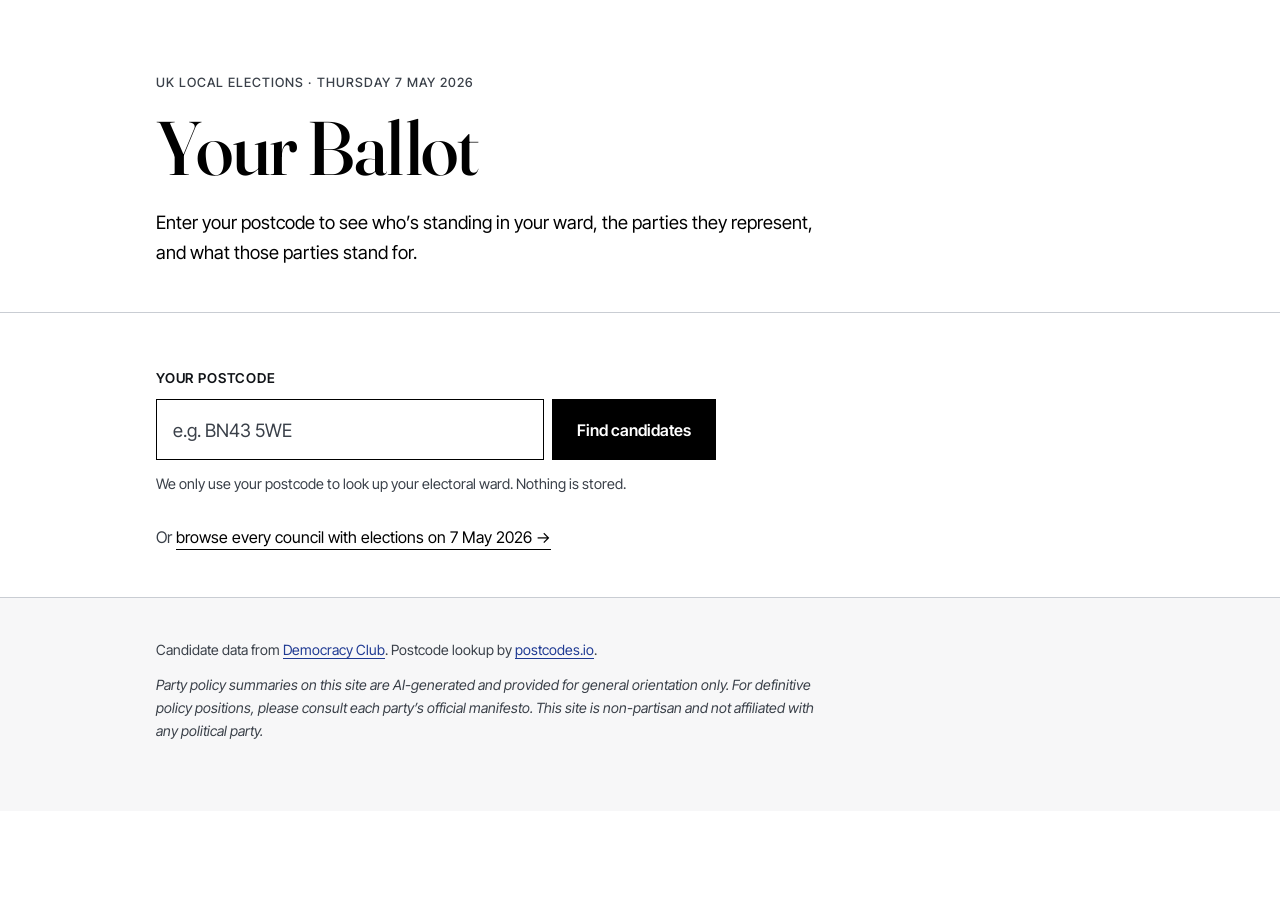
==== index.html @ 271aed16 "Add browse page for all councils with 7 May 2026 elections - all.html: searchable, expandable list o" ====
<!DOCTYPE html>
<html lang="en-GB">
<head>
  <meta charset="UTF-8" />
  <meta name="viewport" content="width=device-width, initial-scale=1.0" />
  <meta name="color-scheme" content="light only" />
  <meta name="theme-color" content="#ffffff" />
  <title>Your Ballot · UK Local Elections, 7 May 2026</title>
  <meta name="description" content="Enter your postcode to see the candidates standing in your area for the UK local elections on Thursday 7 May 2026." />

  <!-- Fonts: Fraunces (serif display) + Inter Tight (sans body) -->
  <link rel="preconnect" href="https://fonts.googleapis.com" />
  <link rel="preconnect" href="https://fonts.gstatic.com" crossorigin />
  <link
    href="https://fonts.googleapis.com/css2?family=Fraunces:opsz,wght@9..144,400;9..144,500;9..144,600;9..144,700&family=Inter+Tight:wght@400;500;600&display=swap"
    rel="stylesheet"
  />

  <link rel="stylesheet" href="css/styles.css" />
</head>
<body>
  <a href="#main" class="skip-link">Skip to content</a>

  <header class="site-header">
    <div class="container">
      <p class="eyebrow">UK Local Elections &middot; Thursday 7 May 2026</p>
      <h1 class="site-title">Your Ballot</h1>
      <p class="site-tagline">
        Enter your postcode to see who&rsquo;s standing in your ward, the parties they represent,
        and what those parties stand for.
      </p>
    </div>
  </header>

  <main id="main" class="container">

    <!-- Search -->
    <section class="search-section" aria-labelledby="search-heading">
      <h2 id="search-heading" class="visually-hidden">Find your candidates</h2>
      <form id="postcode-form" class="postcode-form" novalidate>
        <label for="postcode-input" class="postcode-label">Your postcode</label>
        <div class="postcode-row">
          <input
            id="postcode-input"
            name="postcode"
            type="text"
            inputmode="text"
            autocomplete="postal-code"
            autocapitalize="characters"
            spellcheck="false"
            placeholder="e.g. BN43 5WE"
            aria-describedby="postcode-help"
            required
          />
          <button type="submit" id="postcode-submit">
            <span class="btn-label">Find candidates</span>
            <span class="btn-spinner" aria-hidden="true"></span>
          </button>
        </div>
        <p id="postcode-help" class="postcode-help">
          We only use your postcode to look up your electoral ward. Nothing is stored.
        </p>
        <p id="postcode-error" class="postcode-error" role="alert" hidden></p>
      </form>
      <p class="browse-link">
        Or <a href="all.html">browse every council with elections on 7 May 2026 →</a>
      </p>
    </section>

    <!-- Status / loading area -->
    <div id="status-region" class="status-region" aria-live="polite"></div>

    <!-- Results -->
    <section id="results" class="results" hidden>
      <header class="results-header">
        <p class="results-kicker" id="results-kicker"></p>
        <h2 class="results-heading" id="results-heading"></h2>
        <p class="results-sub" id="results-sub"></p>
      </header>

      <div class="results-grid" id="candidates-grid"></div>

      <section class="parties-section" id="parties-section" hidden>
        <h3 class="parties-heading">Where the parties stand</h3>
        <p class="parties-note">
          Short, AI-generated summaries of each party&rsquo;s public positions.
          Always check official manifestos before voting.
        </p>
        <div class="parties-grid" id="parties-grid"></div>
      </section>
    </section>

    <!-- Empty / no-election state -->
    <section id="no-election" class="no-election" hidden>
      <h2>No local election found for this postcode</h2>
      <p>
        We couldn&rsquo;t find a local election on 7 May 2026 for your area.
        This may mean your council isn&rsquo;t holding an election this year, or the
        data hasn&rsquo;t been published yet.
      </p>
      <p>
        Try <a href="https://whocanivotefor.co.uk/" rel="noopener">Who Can I Vote For?</a> for
        the most up-to-date information.
      </p>
    </section>
  </main>

  <footer class="site-footer">
    <div class="container">
      <p>
        Candidate data from
        <a href="https://candidates.democracyclub.org.uk/" rel="noopener">Democracy Club</a>.
        Postcode lookup by
        <a href="https://postcodes.io/" rel="noopener">postcodes.io</a>.
      </p>
      <p class="disclaimer">
        Party policy summaries on this site are AI-generated and provided for general orientation only.
        For definitive policy positions, please consult each party&rsquo;s official manifesto.
        This site is non-partisan and not affiliated with any political party.
      </p>
    </div>
  </footer>

  <script src="js/app.js" defer></script>
</body>
</html>
---- css/styles.css ----
/* ============================================================
   Your Ballot — Clean, minimal, serious
   ============================================================ */

html {
  color-scheme: light only;
  background: #ffffff;
}

:root {
  --ink:        #000000;  /* pure black for main body text */
  --ink-soft:   #111418;  /* near-black for secondary text */
  --ink-mute:   #3a4049;  /* darker grey for labels/meta (was #6b7280) */
  --line:       #c9cdd3;  /* stronger so structure reads clearly */
  --line-soft:  #e7e7ea;
  --paper:      #ffffff;
  --paper-alt:  #f7f7f8;
  --accent:     #1f3a93;  /* deep civic blue, used sparingly */
  --accent-ink: #ffffff;
  --danger:     #a01810;

  --serif: "Fraunces", Georgia, "Times New Roman", serif;
  --sans:  "Inter Tight", -apple-system, BlinkMacSystemFont, "Segoe UI", sans-serif;

  --max:   1040px;
  --pad:   clamp(1.25rem, 3vw, 2.25rem);
}

/* ---------- Reset-ish ---------- */
*, *::before, *::after { box-sizing: border-box; }
html { -webkit-text-size-adjust: 100%; }
body {
  margin: 0;
  font-family: var(--sans);
  color: var(--ink);
  background: var(--paper);
  line-height: 1.65;
  font-size: 18px;
  -webkit-font-smoothing: antialiased;
  -moz-osx-font-smoothing: grayscale;
}
img { max-width: 100%; display: block; }
a { color: var(--accent); text-decoration-thickness: 1px; text-underline-offset: 3px; }
a:hover { text-decoration-thickness: 2px; }

/* Accessibility helpers */
.visually-hidden {
  position: absolute !important;
  width: 1px; height: 1px;
  margin: -1px; padding: 0; overflow: hidden;
  clip: rect(0 0 0 0); white-space: nowrap; border: 0;
}
.skip-link {
  position: absolute; left: -9999px; top: 0;
  background: var(--ink); color: var(--paper);
  padding: .75rem 1rem; z-index: 999;
}
.skip-link:focus { left: 1rem; top: 1rem; }

/* ---------- Layout ---------- */
.container {
  max-width: var(--max);
  margin: 0 auto;
  padding-left:  var(--pad);
  padding-right: var(--pad);
}

/* ---------- Header ---------- */
.site-header {
  padding-top:    clamp(3rem, 8vh, 6rem);
  padding-bottom: clamp(2rem, 5vh, 3.5rem);
  border-bottom: 1px solid var(--line);
}
.eyebrow {
  font-size: .8rem;
  letter-spacing: .08em;
  text-transform: uppercase;
  color: var(--ink-mute);
  margin: 0 0 1rem;
  font-weight: 500;
}
.site-title {
  font-family: var(--serif);
  font-weight: 500;
  font-size: clamp(2.75rem, 7vw, 4.75rem);
  letter-spacing: -0.02em;
  line-height: 1.02;
  margin: 0 0 1.25rem;
  font-variation-settings: "opsz" 144;
}
.site-tagline {
  font-size: 1.15rem;
  max-width: 36em;
  color: var(--ink);
  margin: 0;
}

/* ---------- Search ---------- */
.search-section {
  padding-top:    clamp(2.5rem, 6vh, 4rem);
  padding-bottom: clamp(2rem, 5vh, 3rem);
}
.postcode-form { max-width: 560px; }
.postcode-label {
  display: block;
  font-size: .85rem;
  font-weight: 600;
  text-transform: uppercase;
  letter-spacing: .06em;
  color: var(--ink-soft);
  margin-bottom: .6rem;
}
.postcode-row {
  display: flex;
  gap: .5rem;
  align-items: stretch;
}
#postcode-input {
  flex: 1 1 auto;
  min-width: 0;
  font: inherit;
  font-size: 1.15rem;
  padding: .9rem 1rem;
  border: 1.5px solid var(--ink);
  border-radius: 0;
  background: var(--paper);
  color: var(--ink);
  text-transform: uppercase;
  letter-spacing: .04em;
  transition: border-color .15s ease;
}
#postcode-input::placeholder { color: var(--ink-mute); text-transform: none; letter-spacing: 0; }
#postcode-input:focus {
  outline: 3px solid var(--accent);
  outline-offset: 2px;
}
#postcode-submit {
  font: inherit;
  font-weight: 600;
  font-size: 1rem;
  padding: .9rem 1.5rem;
  background: var(--ink);
  color: var(--paper);
  border: 1.5px solid var(--ink);
  cursor: pointer;
  display: inline-flex;
  align-items: center;
  gap: .5rem;
  transition: background .15s ease, color .15s ease;
  white-space: nowrap;
}
#postcode-submit:hover:not([disabled]) { background: var(--accent); border-color: var(--accent); }
#postcode-submit[disabled] { opacity: .6; cursor: progress; }
#postcode-submit .btn-spinner {
  display: none;
  width: 14px; height: 14px;
  border: 2px solid currentColor;
  border-right-color: transparent;
  border-radius: 50%;
  animation: spin .7s linear infinite;
}
#postcode-submit.is-loading .btn-spinner { display: inline-block; }
@keyframes spin { to { transform: rotate(360deg); } }

.postcode-help {
  margin: .75rem 0 0;
  font-size: .9rem;
  color: var(--ink-mute);
}
.postcode-error {
  margin: .9rem 0 0;
  font-size: .95rem;
  color: var(--danger);
  font-weight: 500;
}

/* ---------- Status ---------- */
.status-region { min-height: 1px; }
.status-msg {
  padding: 1rem 0;
  color: var(--ink-mute);
  font-size: .95rem;
}

/* ---------- Results ---------- */
.results { padding-bottom: 5rem; }
.results-header {
  padding: 2rem 0 2.5rem;
  border-top: 1px solid var(--line);
}
.results-kicker {
  margin: 0 0 .5rem;
  font-size: .8rem;
  letter-spacing: .08em;
  text-transform: uppercase;
  color: var(--ink-mute);
  font-weight: 500;
}
.results-heading {
  font-family: var(--serif);
  font-weight: 500;
  font-size: clamp(1.75rem, 4vw, 2.5rem);
  letter-spacing: -0.015em;
  line-height: 1.1;
  margin: 0 0 .5rem;
}
.results-sub {
  margin: 0;
  color: var(--ink);
  font-size: 1.05rem;
}

.results-grid {
  display: grid;
  gap: 0;
  border-top: 1px solid var(--line);
}

/* Candidate row - editorial list style */
.candidate {
  display: grid;
  grid-template-columns: minmax(0, 1fr) auto;
  gap: 1.5rem;
  padding: 1.75rem 0;
  border-bottom: 1px solid var(--line);
  align-items: start;
}
.candidate-main { min-width: 0; }
.candidate-name {
  font-family: var(--serif);
  font-weight: 500;
  font-size: 1.5rem;
  letter-spacing: -0.01em;
  line-height: 1.2;
  margin: 0 0 .25rem;
}
.candidate-party {
  display: inline-flex;
  align-items: center;
  gap: .5rem;
  font-size: 1rem;
  color: var(--ink);
  font-weight: 500;
}
.party-swatch {
  width: 10px; height: 10px;
  border-radius: 50%;
  background: var(--ink-mute);
  flex-shrink: 0;
}
.candidate-links {
  margin-top: .75rem;
  display: flex;
  flex-wrap: wrap;
  gap: .4rem .75rem;
  font-size: .9rem;
}
.candidate-links a {
  color: var(--ink-soft);
  text-decoration: none;
  border-bottom: 1px solid var(--line);
  padding-bottom: 1px;
  transition: color .15s, border-color .15s;
}
.candidate-links a:hover { color: var(--accent); border-bottom-color: var(--accent); }

.candidate-aside {
  text-align: right;
  font-size: .85rem;
  color: var(--ink-mute);
  white-space: nowrap;
}

/* ---------- Parties ---------- */
.parties-section {
  margin-top: 4rem;
  padding-top: 3rem;
  border-top: 1px solid var(--line);
}
.parties-heading {
  font-family: var(--serif);
  font-weight: 500;
  font-size: clamp(1.5rem, 3vw, 2rem);
  letter-spacing: -0.015em;
  margin: 0 0 .5rem;
}
.parties-note {
  color: var(--ink-mute);
  font-size: .95rem;
  margin: 0 0 2rem;
  max-width: 38em;
}
.parties-grid {
  display: grid;
  grid-template-columns: repeat(auto-fit, minmax(280px, 1fr));
  gap: 0;
  border-top: 1px solid var(--line);
}
.party-card {
  padding: 1.75rem 1.5rem 1.75rem 0;
  border-bottom: 1px solid var(--line);
  border-right: 1px solid var(--line);
}
.party-card:nth-child(even)  { padding-left: 1.5rem; padding-right: 0; border-right: none; }
@media (max-width: 640px) {
  .party-card, .party-card:nth-child(even) {
    padding: 1.5rem 0;
    border-right: none;
  }
}
.party-card-head {
  display: flex;
  align-items: center;
  gap: .75rem;
  margin-bottom: .85rem;
}
.party-card-name {
  font-family: var(--serif);
  font-weight: 500;
  font-size: 1.25rem;
  letter-spacing: -0.01em;
  margin: 0;
}
.party-card-swatch {
  width: 14px; height: 14px;
  border-radius: 50%;
  background: var(--ink-mute);
}
.party-card-summary {
  margin: 0 0 1rem;
  color: var(--ink);
  font-size: 1rem;
  line-height: 1.6;
}
.party-card-themes {
  list-style: none;
  padding: 0;
  margin: 0 0 1rem;
  display: flex;
  flex-wrap: wrap;
  gap: .35rem;
}
.party-card-themes li {
  font-size: .8rem;
  color: var(--ink-soft);
  padding: .2rem .55rem;
  border: 1px solid var(--line);
  border-radius: 999px;
  background: var(--paper-alt);
}
.party-card-link {
  font-size: .85rem;
  font-weight: 500;
}

/* ---------- No election ---------- */
.no-election {
  padding: 3rem 0 5rem;
  border-top: 1px solid var(--line);
  max-width: 42em;
}
.no-election h2 {
  font-family: var(--serif);
  font-weight: 500;
  font-size: clamp(1.5rem, 3vw, 2rem);
  letter-spacing: -0.015em;
  margin: 0 0 1rem;
}
.no-election p { color: var(--ink); }

/* ---------- Footer ---------- */
.site-footer {
  border-top: 1px solid var(--line);
  padding: 2.5rem 0 3.5rem;
  font-size: .88rem;
  color: var(--ink-mute);
  background: var(--paper-alt);
}
.site-footer p { margin: 0 0 .75rem; max-width: 48em; }
.site-footer .disclaimer { font-style: italic; }

/* ---------- Small screens ---------- */
@media (max-width: 560px) {
  .postcode-row { flex-direction: column; }
  #postcode-submit { width: 100%; justify-content: center; }
  .candidate {
    grid-template-columns: 1fr;
    gap: .5rem;
  }
  .candidate-aside { text-align: left; }
}

/* ---------- Browse link on home page ---------- */
.browse-link {
  margin: 1.75rem 0 0;
  font-size: 1rem;
  color: var(--ink-mute);
}
.browse-link a {
  color: var(--ink);
  text-decoration: none;
  border-bottom: 1.5px solid var(--ink);
  padding-bottom: 2px;
  transition: color .15s, border-color .15s;
}
.browse-link a:hover {
  color: var(--accent);
  border-bottom-color: var(--accent);
}

/* ---------- Back link in eyebrow on all.html ---------- */
.back-link {
  color: var(--ink-mute);
  text-decoration: none;
  border-bottom: 1px solid transparent;
  transition: color .15s, border-color .15s;
}
.back-link:hover {
  color: var(--ink);
  border-bottom-color: var(--ink);
}

/* ---------- Council list (all.html) ---------- */
.council-list {
  padding-bottom: 5rem;
  border-top: 1px solid var(--line);
}
.council-row {
  border-bottom: 1px solid var(--line);
}
.council-toggle {
  width: 100%;
  display: grid;
  grid-template-columns: minmax(0, 1fr) auto auto;
  gap: 1rem;
  align-items: baseline;
  padding: 1.4rem 0;
  background: none;
  border: 0;
  font: inherit;
  color: inherit;
  text-align: left;
  cursor: pointer;
  transition: background .1s ease;
}
.council-toggle:hover {
  background: var(--paper-alt);
}
.council-toggle:focus-visible {
  outline: 3px solid var(--accent);
  outline-offset: 2px;
}
.council-name {
  font-family: var(--serif);
  font-weight: 500;
  font-size: 1.3rem;
  letter-spacing: -0.01em;
  line-height: 1.25;
  color: var(--ink);
}
.council-meta {
  font-size: .88rem;
  color: var(--ink-mute);
  justify-self: end;
  white-space: nowrap;
}
.council-chevron {
  font-size: 1rem;
  color: var(--ink-mute);
  transition: transform .18s ease;
  display: inline-block;
  width: 1rem;
  text-align: center;
}
.council-row.is-open .council-chevron {
  transform: rotate(90deg);
  color: var(--ink);
}

.council-wards {
  padding: 0 0 2rem 0;
  border-top: 1px solid var(--line-soft);
  background: var(--paper-alt);
}
.ward {
  padding: 1.2rem clamp(.5rem, 2vw, 1.25rem);
  border-bottom: 1px solid var(--line-soft);
}
.ward:last-child { border-bottom: 0; }
.ward-head {
  margin-bottom: .75rem;
}
.ward-name {
  font-family: var(--serif);
  font-weight: 500;
  font-size: 1.1rem;
  letter-spacing: -0.005em;
  margin: 0 0 .15rem;
  color: var(--ink);
}
.ward-meta {
  margin: 0;
  font-size: .82rem;
  color: var(--ink-mute);
  letter-spacing: .02em;
}
.candidate-list {
  list-style: none;
  padding: 0;
  margin: 0;
  display: grid;
  gap: .2rem;
}
.candidate-item {
  display: grid;
  grid-template-columns: minmax(0, 1.2fr) minmax(0, 1fr) auto;
  gap: 1rem;
  align-items: baseline;
  padding: .55rem 0;
  border-bottom: 1px dotted var(--line);
  font-size: .95rem;
}
.candidate-item:last-child { border-bottom: 0; }
.candidate-item-name {
  color: var(--ink);
  font-weight: 500;
  overflow: hidden;
  text-overflow: ellipsis;
}
.candidate-item-party {
  display: inline-flex;
  align-items: center;
  gap: .4rem;
  color: var(--ink-soft);
  overflow: hidden;
  text-overflow: ellipsis;
}
.candidate-item-link {
  font-size: .85rem;
  color: var(--ink-soft);
  text-decoration: none;
  border-bottom: 1px solid var(--line);
  padding-bottom: 1px;
  white-space: nowrap;
  transition: color .15s, border-color .15s;
}
.candidate-item-link:hover {
  color: var(--accent);
  border-bottom-color: var(--accent);
}

@media (max-width: 640px) {
  .council-toggle {
    grid-template-columns: minmax(0, 1fr) auto;
    gap: .5rem;
    align-items: start;
  }
  .council-meta {
    grid-column: 1 / -1;
    justify-self: start;
    white-space: normal;
    font-size: .82rem;
  }
  .council-chevron {
    grid-row: 1;
    grid-column: 2;
    align-self: center;
  }
  .candidate-item {
    grid-template-columns: 1fr;
    gap: .15rem;
    padding: .7rem 0;
  }
  .candidate-item-link { justify-self: start; }
}

/* Reduced motion */
@media (prefers-reduced-motion: reduce) {
  * { animation: none !important; transition: none !important; }
}
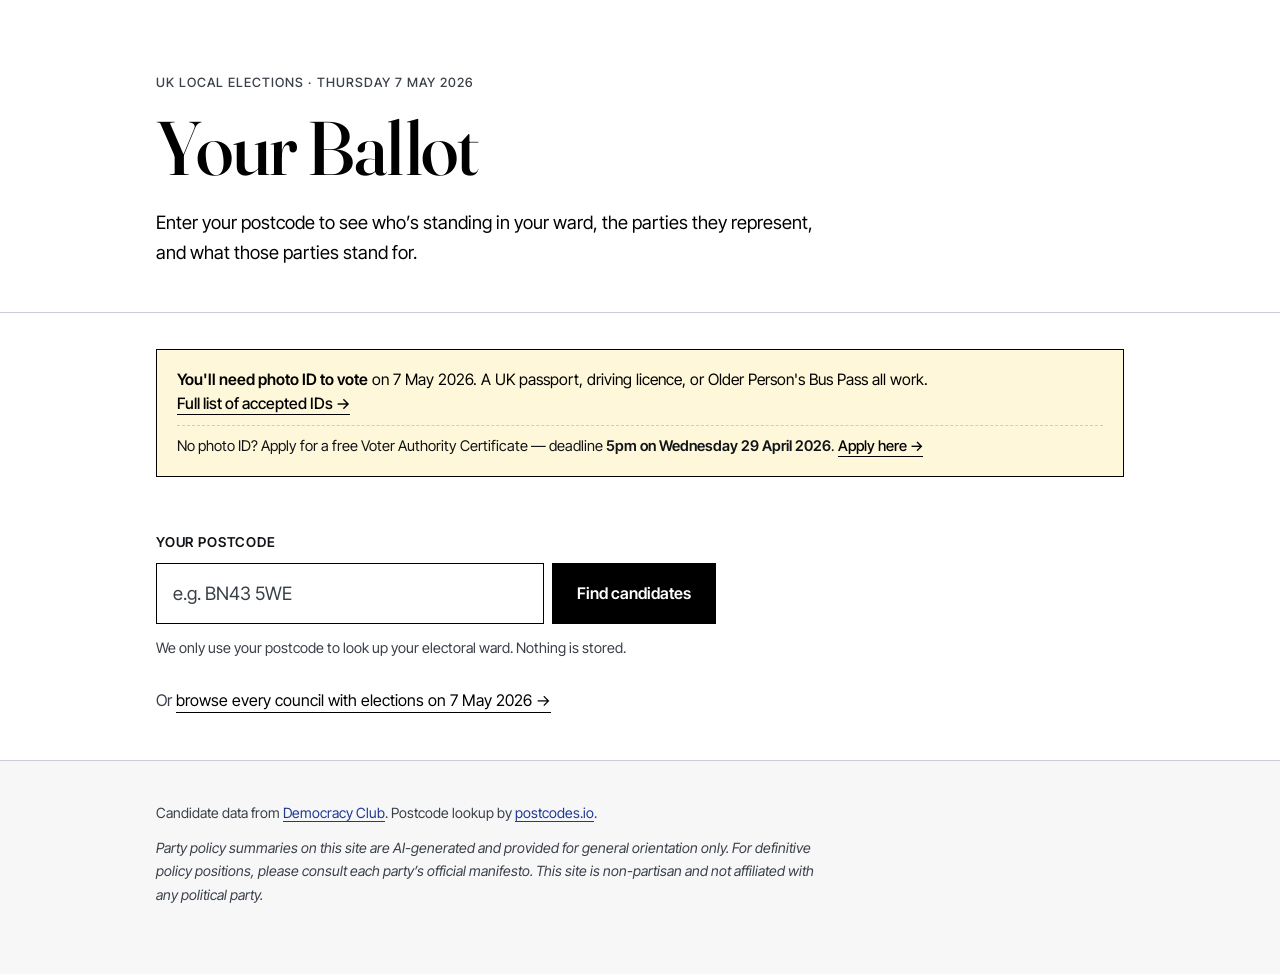
==== commit 1e825ec4: "Add voter ID reminder, polling station lookup, and share button Three voter-facing features, each st" ====
--- a/index.html
+++ b/index.html
@@ -33,6 +33,20 @@
   </header>
 
   <main id="main" class="container">
+
+    <!-- Voter ID reminder -->
+    <aside class="voter-id-banner" role="note" aria-label="Voter ID requirement">
+      <p>
+        <strong>You'll need photo ID to vote</strong> on 7 May 2026.
+        A UK passport, driving licence, or Older Person's Bus Pass all work.
+        <a href="https://www.gov.uk/how-to-vote/photo-id-youll-need" rel="noopener" target="_blank">Full list of accepted IDs →</a>
+      </p>
+      <p class="voter-id-fallback">
+        No photo ID? Apply for a free Voter Authority Certificate — deadline
+        <strong>5pm on Wednesday 29 April 2026</strong>.
+        <a href="https://www.gov.uk/apply-for-photo-id-voter-authority-certificate" rel="noopener" target="_blank">Apply here →</a>
+      </p>
+    </aside>
 
     <!-- Search -->
     <section class="search-section" aria-labelledby="search-heading">
@@ -80,6 +94,17 @@
 
       <div class="results-grid" id="candidates-grid"></div>
 
+      <section class="next-steps" id="next-steps" hidden>
+        <a id="polling-station-link" class="next-step-link" href="#" rel="noopener" target="_blank">
+          <span class="next-step-label">Find your polling station</span>
+          <span class="next-step-host">on wheredoivote.co.uk →</span>
+        </a>
+        <button type="button" id="share-btn" class="next-step-link next-step-button">
+          <span class="next-step-label">Share this ward</span>
+          <span class="next-step-host" id="share-btn-host">Copy link</span>
+        </button>
+      </section>
+
       <section class="parties-section" id="parties-section" hidden>
         <h3 class="parties-heading">Where the parties stand</h3>
         <p class="parties-note">
--- a/css/styles.css
+++ b/css/styles.css
@@ -271,6 +271,59 @@
   white-space: nowrap;
 }
 
+/* ---------- Next steps (polling station + share) ---------- */
+.next-steps {
+  display: grid;
+  grid-template-columns: repeat(auto-fit, minmax(260px, 1fr));
+  gap: 0;
+  margin-top: 2.5rem;
+  border-top: 1px solid var(--line);
+}
+.next-step-link {
+  display: grid;
+  grid-template-rows: auto auto;
+  gap: .15rem;
+  padding: 1.3rem 1.25rem 1.3rem 0;
+  font: inherit;
+  background: none;
+  border: 0;
+  border-bottom: 1px solid var(--line);
+  color: var(--ink);
+  text-decoration: none;
+  text-align: left;
+  cursor: pointer;
+  transition: background .15s ease;
+}
+.next-step-link + .next-step-link {
+  padding-left: 1.25rem;
+  padding-right: 0;
+  border-left: 1px solid var(--line);
+}
+@media (max-width: 640px) {
+  .next-step-link + .next-step-link {
+    padding-left: 0;
+    border-left: none;
+  }
+}
+.next-step-link:hover {
+  background: var(--paper-alt);
+}
+.next-step-link:focus-visible {
+  outline: 3px solid var(--accent);
+  outline-offset: -2px;
+}
+.next-step-label {
+  font-family: var(--serif);
+  font-weight: 500;
+  font-size: 1.15rem;
+  letter-spacing: -0.005em;
+  color: var(--ink);
+}
+.next-step-host {
+  font-size: .85rem;
+  color: var(--ink-mute);
+}
+
 /* ---------- Parties ---------- */
 .parties-section {
   margin-top: 4rem;
@@ -388,6 +441,45 @@
     gap: .5rem;
   }
   .candidate-aside { text-align: left; }
+}
+
+/* ---------- Voter ID reminder banner ---------- */
+.voter-id-banner {
+  margin-top: clamp(1.5rem, 4vh, 2.25rem);
+  padding: 1.1rem 1.25rem;
+  border: 1.5px solid var(--ink);
+  background: #fff7d9;
+  color: var(--ink);
+  font-size: .98rem;
+  line-height: 1.55;
+}
+.voter-id-banner p {
+  margin: 0;
+}
+.voter-id-banner p + p {
+  margin-top: .55rem;
+  padding-top: .55rem;
+  border-top: 1px dashed var(--line);
+}
+.voter-id-banner .voter-id-fallback {
+  font-size: .92rem;
+  color: var(--ink-soft);
+}
+.voter-id-banner strong {
+  font-weight: 600;
+}
+.voter-id-banner a {
+  color: var(--ink);
+  font-weight: 500;
+  text-decoration: none;
+  border-bottom: 1.5px solid var(--ink);
+  padding-bottom: 1px;
+  white-space: nowrap;
+  transition: color .15s, border-color .15s;
+}
+.voter-id-banner a:hover {
+  color: var(--accent);
+  border-bottom-color: var(--accent);
 }
 
 /* ---------- Browse link on home page ---------- */
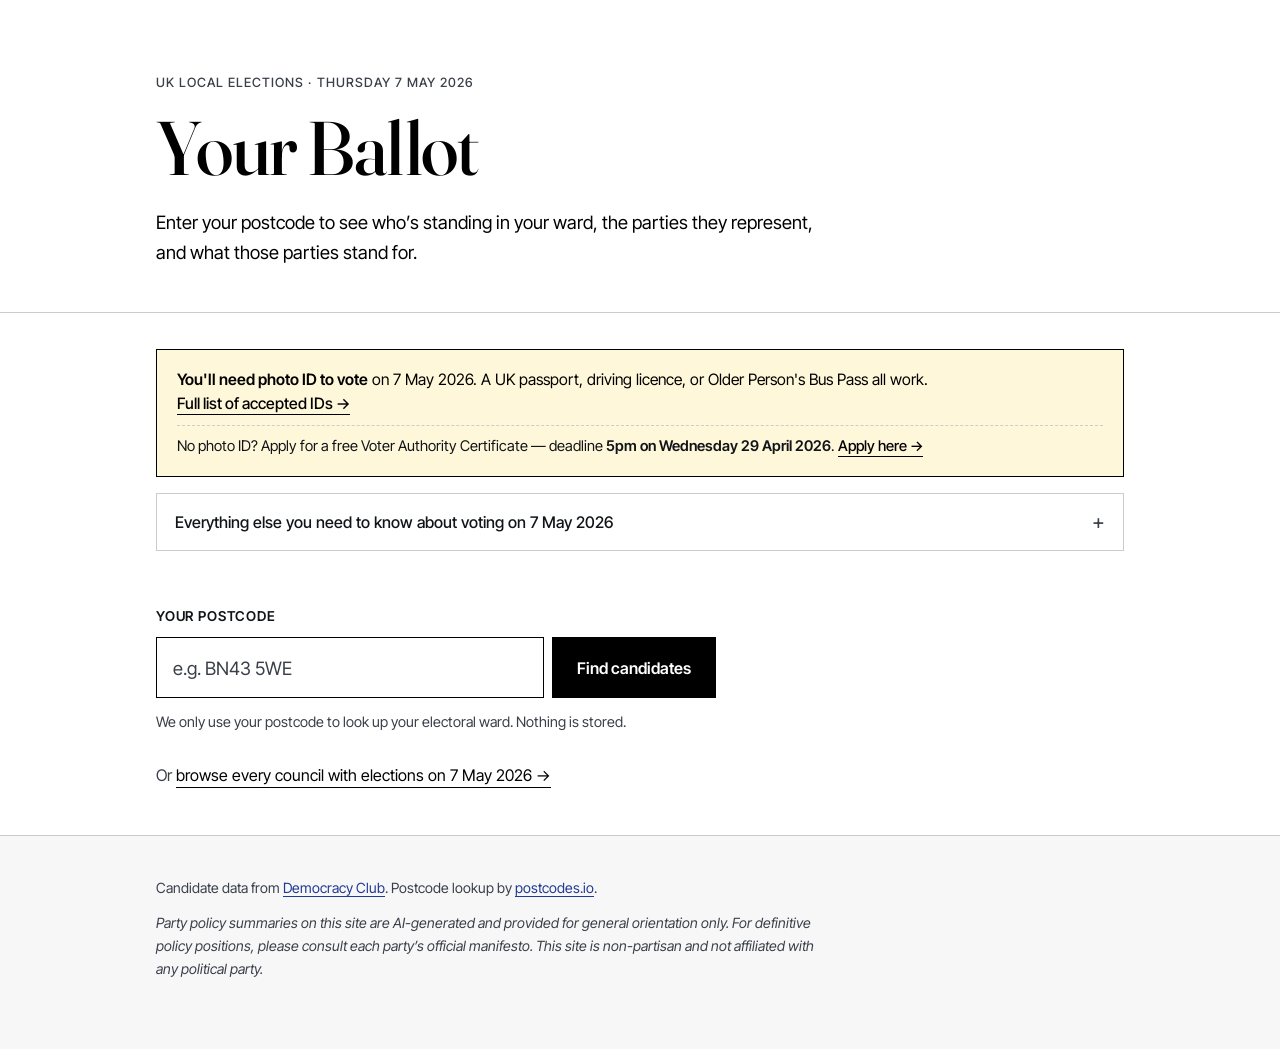
==== commit b019c1db: "Polish pass: favicon, og:image, SEO, election-day info, print CSS, ward search Five additions, each " ====
--- a/index.html
+++ b/index.html
@@ -6,7 +6,25 @@
   <meta name="color-scheme" content="light only" />
   <meta name="theme-color" content="#ffffff" />
   <title>Your Ballot · UK Local Elections, 7 May 2026</title>
-  <meta name="description" content="Enter your postcode to see the candidates standing in your area for the UK local elections on Thursday 7 May 2026." />
+  <meta name="description" content="Enter your postcode to see the candidates standing in your area for the UK local elections on Thursday 7 May 2026. Non-partisan, ad-free, no accounts." />
+
+  <!-- Favicon -->
+  <link rel="icon" type="image/svg+xml" href="favicon.svg" />
+
+  <!-- Canonical + Open Graph + Twitter -->
+  <link rel="canonical" href="https://civictoolbox.github.io/your-ballot/" />
+  <meta property="og:type" content="website" />
+  <meta property="og:url" content="https://civictoolbox.github.io/your-ballot/" />
+  <meta property="og:title" content="Your Ballot · UK Local Elections, 7 May 2026" />
+  <meta property="og:description" content="Enter your postcode to see the candidates standing in your ward on Thursday 7 May 2026." />
+  <meta property="og:image" content="https://civictoolbox.github.io/your-ballot/og-image.png" />
+  <meta property="og:image:width" content="1200" />
+  <meta property="og:image:height" content="630" />
+  <meta property="og:locale" content="en_GB" />
+  <meta name="twitter:card" content="summary_large_image" />
+  <meta name="twitter:title" content="Your Ballot · UK Local Elections, 7 May 2026" />
+  <meta name="twitter:description" content="Enter your postcode to see the candidates standing in your ward on Thursday 7 May 2026." />
+  <meta name="twitter:image" content="https://civictoolbox.github.io/your-ballot/og-image.png" />
 
   <!-- Fonts: Fraunces (serif display) + Inter Tight (sans body) -->
   <link rel="preconnect" href="https://fonts.googleapis.com" />
@@ -47,6 +65,27 @@
         <a href="https://www.gov.uk/apply-for-photo-id-voter-authority-certificate" rel="noopener" target="_blank">Apply here →</a>
       </p>
     </aside>
+
+    <!-- Election day details -->
+    <details class="election-day" aria-label="Everything else you need to know about voting">
+      <summary>Everything else you need to know about voting on 7 May 2026</summary>
+      <div class="election-day-body">
+        <dl>
+          <dt>Polling hours</dt>
+          <dd>Polling stations are open from <strong>7am to 10pm</strong> on Thursday 7 May 2026. If you're in the queue at 10pm, you can still vote.</dd>
+          <dt>Where to vote</dt>
+          <dd>You can only vote at the polling station printed on your poll card. Look up yours above, or check at <a href="https://wheredoivote.co.uk/" rel="noopener" target="_blank">wheredoivote.co.uk</a>. Don't have a poll card? You can still vote — just bring photo ID.</dd>
+          <dt>Accessibility</dt>
+          <dd>Every polling station has a Tactile Voting Device for visually impaired voters. You can also bring a companion to help you, or ask the Presiding Officer for assistance.</dd>
+          <dt>Postal and proxy vote deadlines</dt>
+          <dd>Postal vote applications must reach your council by <strong>5pm on Wednesday 22 April 2026</strong>. Proxy vote applications close at <strong>5pm on Wednesday 29 April 2026</strong>. Apply at <a href="https://www.gov.uk/apply-postal-vote" rel="noopener" target="_blank">gov.uk/apply-postal-vote</a> or <a href="https://www.gov.uk/apply-vote-proxy" rel="noopener" target="_blank">gov.uk/apply-vote-proxy</a>.</dd>
+          <dt>Can't make it on the day?</dt>
+          <dd>Apply for an emergency proxy vote up to <strong>5pm on 7 May 2026</strong> if something unexpected (illness, work) means you can't get to your polling station.</dd>
+          <dt>If you make a mistake on your ballot</dt>
+          <dd>Ask the Presiding Officer for a replacement. They'll mark your first paper as spoilt and give you a fresh one.</dd>
+        </dl>
+      </div>
+    </details>
 
     <!-- Search -->
     <section class="search-section" aria-labelledby="search-heading">
--- a/css/styles.css
+++ b/css/styles.css
@@ -482,6 +482,74 @@
   border-bottom-color: var(--accent);
 }
 
+/* ---------- Election day details (collapsible) ---------- */
+.election-day {
+  margin-top: 1rem;
+  border: 1px solid var(--line);
+  background: var(--paper);
+}
+.election-day > summary {
+  padding: .95rem 1.1rem;
+  font-weight: 500;
+  font-size: 1rem;
+  color: var(--ink-soft);
+  cursor: pointer;
+  list-style: none;
+  position: relative;
+  padding-right: 2.2rem;
+  transition: background .15s ease;
+}
+.election-day > summary::-webkit-details-marker { display: none; }
+.election-day > summary::after {
+  content: "+";
+  position: absolute;
+  right: 1.1rem;
+  top: 50%;
+  transform: translateY(-50%);
+  font-size: 1.3rem;
+  color: var(--ink-mute);
+  line-height: 1;
+  font-weight: 400;
+}
+.election-day[open] > summary::after { content: "−"; }
+.election-day > summary:hover { background: var(--paper-alt); }
+.election-day > summary:focus-visible {
+  outline: 3px solid var(--accent);
+  outline-offset: -3px;
+}
+.election-day-body {
+  padding: .25rem 1.1rem 1.25rem;
+  border-top: 1px solid var(--line-soft);
+}
+.election-day-body dl {
+  margin: 0;
+  display: grid;
+  gap: 1.1rem;
+}
+.election-day-body dt {
+  font-weight: 600;
+  font-size: .95rem;
+  color: var(--ink);
+  margin-top: .5rem;
+}
+.election-day-body dd {
+  margin: .25rem 0 0;
+  color: var(--ink-soft);
+  font-size: .95rem;
+  line-height: 1.55;
+}
+.election-day-body a {
+  color: var(--ink);
+  text-decoration: none;
+  border-bottom: 1.5px solid var(--line);
+  padding-bottom: 1px;
+  transition: color .15s, border-color .15s;
+}
+.election-day-body a:hover {
+  color: var(--accent);
+  border-bottom-color: var(--accent);
+}
+
 /* ---------- Browse link on home page ---------- */
 .browse-link {
   margin: 1.75rem 0 0;
@@ -579,6 +647,11 @@
   border-bottom: 1px solid var(--line-soft);
 }
 .ward:last-child { border-bottom: 0; }
+.ward.is-match {
+  background: #fff7d9;
+  border-left: 3px solid var(--ink);
+  padding-left: calc(clamp(.5rem, 2vw, 1.25rem) - 3px);
+}
 .ward-head {
   margin-bottom: .75rem;
 }
@@ -670,3 +743,119 @@
 @media (prefers-reduced-motion: reduce) {
   * { animation: none !important; transition: none !important; }
 }
+
+/* ---------- Print stylesheet ----------
+   Voters may print their postcode result to take to the polling station.
+   Strip everything interactive; keep the ballot info and polling station link.
+*/
+@media print {
+  :root { color-scheme: light; }
+  body {
+    background: #fff;
+    color: #000;
+    font-size: 11pt;
+    line-height: 1.4;
+  }
+  /* Hide scaffolding that's useless on paper */
+  .skip-link,
+  .site-header,
+  .browse-link,
+  .search-section,
+  #status-region,
+  #no-election,
+  #share-btn,
+  .election-day,
+  .parties-note,
+  .site-footer {
+    display: none !important;
+  }
+  /* Fuller-bleed and let it flow naturally */
+  .container { max-width: none; padding: 0; }
+  main#main { padding: 0 1cm; }
+
+  /* Voter ID banner — keep, simplify */
+  .voter-id-banner {
+    margin: 0 0 1rem;
+    padding: .5rem .75rem;
+    border: 1pt solid #000;
+    background: #fff;
+    color: #000;
+    font-size: 10pt;
+    page-break-inside: avoid;
+  }
+
+  /* Results — the main point */
+  .results { padding: 0; }
+  .results-header {
+    padding: 0 0 .6rem;
+    border: 0;
+    border-bottom: 1pt solid #000;
+  }
+  .results-heading { font-size: 20pt; color: #000; }
+  .results-kicker,
+  .results-sub { color: #000; }
+
+  .results-grid { border-top: 0; }
+  .candidate {
+    padding: .5rem 0;
+    border-bottom: 1pt dotted #666;
+    break-inside: avoid;
+  }
+  .candidate-name { font-size: 13pt; color: #000; }
+  .candidate-links { display: none; } /* links aren't useful on paper */
+  .party-swatch { border: .5pt solid #000; }
+
+  /* Next steps — show only the polling-station address link (not share) */
+  .next-steps {
+    margin-top: 1rem;
+    padding-top: .5rem;
+    border-top: 1pt solid #000;
+    display: block;
+  }
+  .next-step-button { display: none; }
+  .next-step-link {
+    display: block;
+    padding: 0;
+    border: 0 !important;
+    color: #000;
+  }
+  .next-step-link:hover { background: none; }
+  .next-step-label { font-size: 12pt; }
+  .next-step-host { color: #666; font-size: 10pt; }
+  .next-step-link::after {
+    content: " (" attr(href) ")";
+    font-size: 9pt;
+    color: #666;
+    font-family: var(--sans);
+  }
+
+  /* Parties section — keep but simplified */
+  .parties-section {
+    margin-top: 1rem;
+    padding-top: .5rem;
+    border-top: 1pt solid #000;
+    page-break-before: avoid;
+  }
+  .parties-heading { font-size: 14pt; color: #000; }
+  .parties-grid { display: block; border: 0; }
+  .party-card {
+    padding: .6rem 0;
+    border: 0;
+    border-bottom: 1pt dotted #666;
+    break-inside: avoid;
+  }
+  .party-card:nth-child(even) { padding-left: 0; padding-right: 0; }
+  .party-card-name { color: #000; font-size: 12pt; }
+  .party-card-summary { color: #000; font-size: 10pt; }
+  .party-card-themes, .party-card-link { display: none; }
+
+  /* Browse-page council list on paper: show council names + counts only */
+  .council-wards { display: none; }
+  .council-toggle {
+    padding: .35rem 0;
+    cursor: auto;
+  }
+  .council-chevron { display: none; }
+  .council-name { font-size: 11pt; }
+  .council-meta { font-size: 9pt; color: #000; }
+}
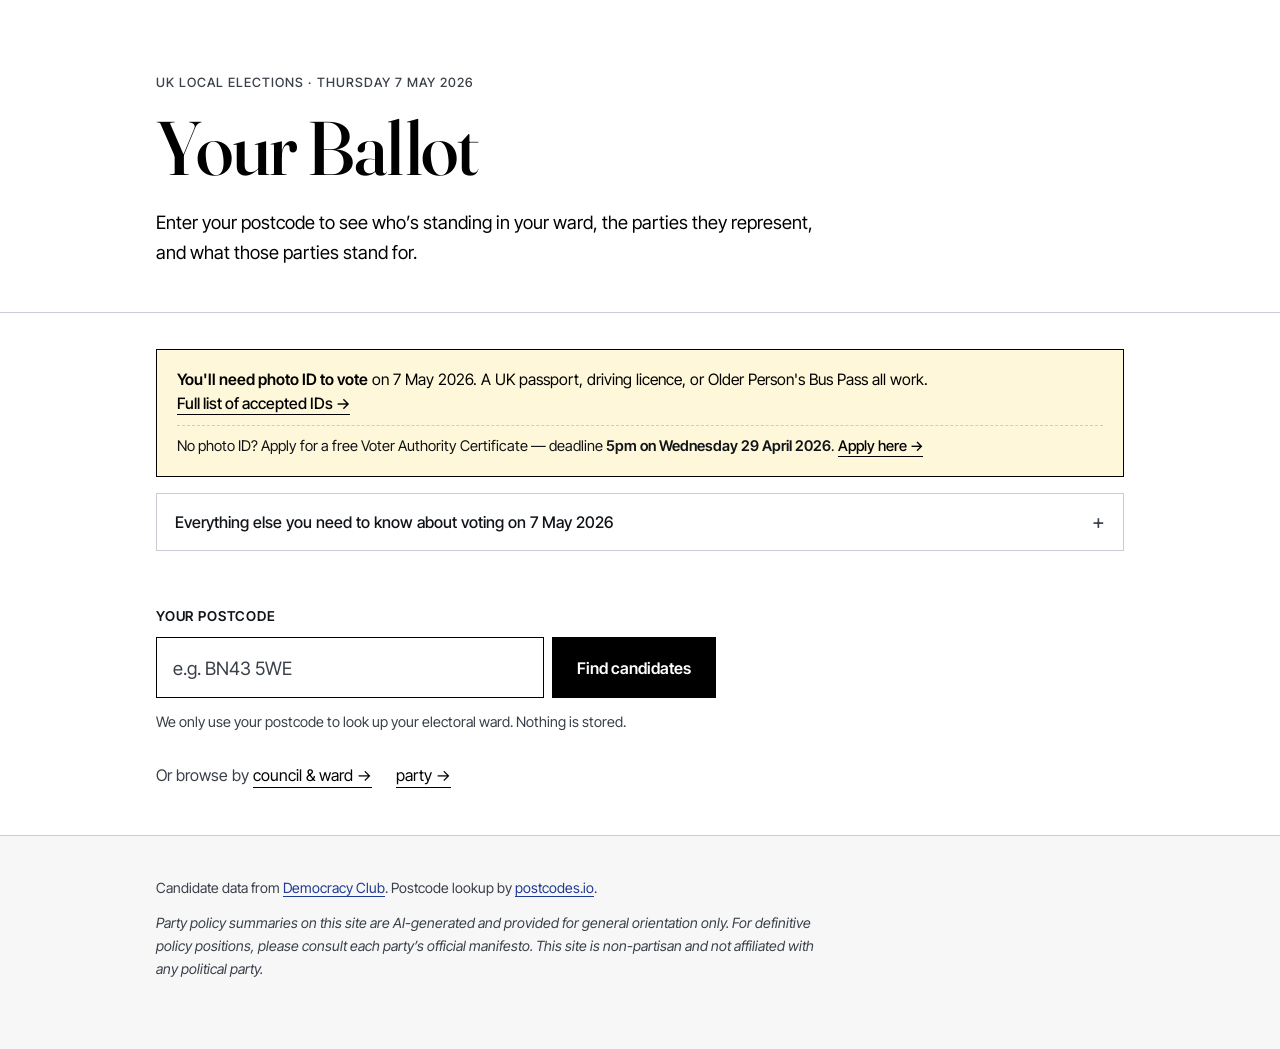
==== commit 70bce439: "Add parties.html — candidates grouped by party New top-level view: every party standing a candidate " ====
--- a/index.html
+++ b/index.html
@@ -35,9 +35,54 @@
   />
 
   <link rel="stylesheet" href="css/styles.css" />
+
+  <script type="application/ld+json">
+  {
+    "@context": "https://schema.org",
+    "@graph": [
+      {
+        "@type": "WebSite",
+        "@id": "https://civictoolbox.github.io/your-ballot/#website",
+        "url": "https://civictoolbox.github.io/your-ballot/",
+        "name": "Your Ballot",
+        "description": "Enter your postcode to see the candidates standing in your ward at the UK local elections on Thursday 7 May 2026.",
+        "inLanguage": "en-GB",
+        "publisher": {
+          "@type": "Organization",
+          "name": "civictoolbox",
+          "url": "https://civictoolbox.github.io/"
+        }
+      },
+      {
+        "@type": "Event",
+        "name": "UK Local Elections 2026",
+        "startDate": "2026-05-07T07:00:00+01:00",
+        "endDate": "2026-05-07T22:00:00+01:00",
+        "eventStatus": "https://schema.org/EventScheduled",
+        "eventAttendanceMode": "https://schema.org/OfflineEventAttendanceMode",
+        "location": {
+          "@type": "Country",
+          "name": "United Kingdom"
+        },
+        "description": "Local council elections held across England, with some by-elections in Scotland and Wales."
+      }
+    ]
+  }
+  </script>
 </head>
 <body>
   <a href="#main" class="skip-link">Skip to content</a>
+
+  <noscript>
+    <aside class="voter-id-banner" role="note" style="margin:1rem auto;max-width:1040px;">
+      <p>
+        <strong>This site needs JavaScript</strong> to look up your candidates.
+        If you can't enable JS, head straight to
+        <a href="https://whocanivotefor.co.uk/" rel="noopener">whocanivotefor.co.uk</a>
+        — Democracy Club's own tool — which works without JavaScript.
+      </p>
+    </aside>
+  </noscript>
 
   <header class="site-header">
     <div class="container">
@@ -115,9 +160,11 @@
         </p>
         <p id="postcode-error" class="postcode-error" role="alert" hidden></p>
       </form>
-      <p class="browse-link">
-        Or <a href="all.html">browse every council with elections on 7 May 2026 →</a>
-      </p>
+      <nav class="browse-link" aria-label="Other ways to browse">
+        Or browse by
+        <a href="all.html">council & ward →</a>
+        <a href="parties.html">party →</a>
+      </nav>
     </section>
 
     <!-- Status / loading area -->
--- a/css/styles.css
+++ b/css/styles.css
@@ -115,7 +115,8 @@
   gap: .5rem;
   align-items: stretch;
 }
-#postcode-input {
+#postcode-input,
+#council-search {
   flex: 1 1 auto;
   min-width: 0;
   font: inherit;
@@ -129,8 +130,10 @@
   letter-spacing: .04em;
   transition: border-color .15s ease;
 }
-#postcode-input::placeholder { color: var(--ink-mute); text-transform: none; letter-spacing: 0; }
-#postcode-input:focus {
+#postcode-input::placeholder,
+#council-search::placeholder { color: var(--ink-mute); text-transform: none; letter-spacing: 0; }
+#postcode-input:focus,
+#council-search:focus {
   outline: 3px solid var(--accent);
   outline-offset: 2px;
 }
@@ -150,6 +153,10 @@
   white-space: nowrap;
 }
 #postcode-submit:hover:not([disabled]) { background: var(--accent); border-color: var(--accent); }
+#postcode-submit:focus-visible {
+  outline: 3px solid var(--accent);
+  outline-offset: 3px;
+}
 #postcode-submit[disabled] { opacity: .6; cursor: progress; }
 #postcode-submit .btn-spinner {
   display: none;
@@ -566,6 +573,28 @@
 .browse-link a:hover {
   color: var(--accent);
   border-bottom-color: var(--accent);
+}
+.browse-link a + a {
+  margin-left: 1.25rem;
+}
+.browse-link a:focus-visible,
+.back-link:focus-visible {
+  outline: 3px solid var(--accent);
+  outline-offset: 3px;
+}
+
+/* ---------- Party row tweaks on parties.html ---------- */
+.party-row .council-name {
+  display: inline-flex;
+  align-items: center;
+  gap: .7rem;
+}
+.party-detail .ward .ward-name {
+  font-size: 1rem;
+  color: var(--ink-soft);
+  font-family: var(--sans);
+  font-weight: 600;
+  letter-spacing: 0;
 }
 
 /* ---------- Back link in eyebrow on all.html ---------- */
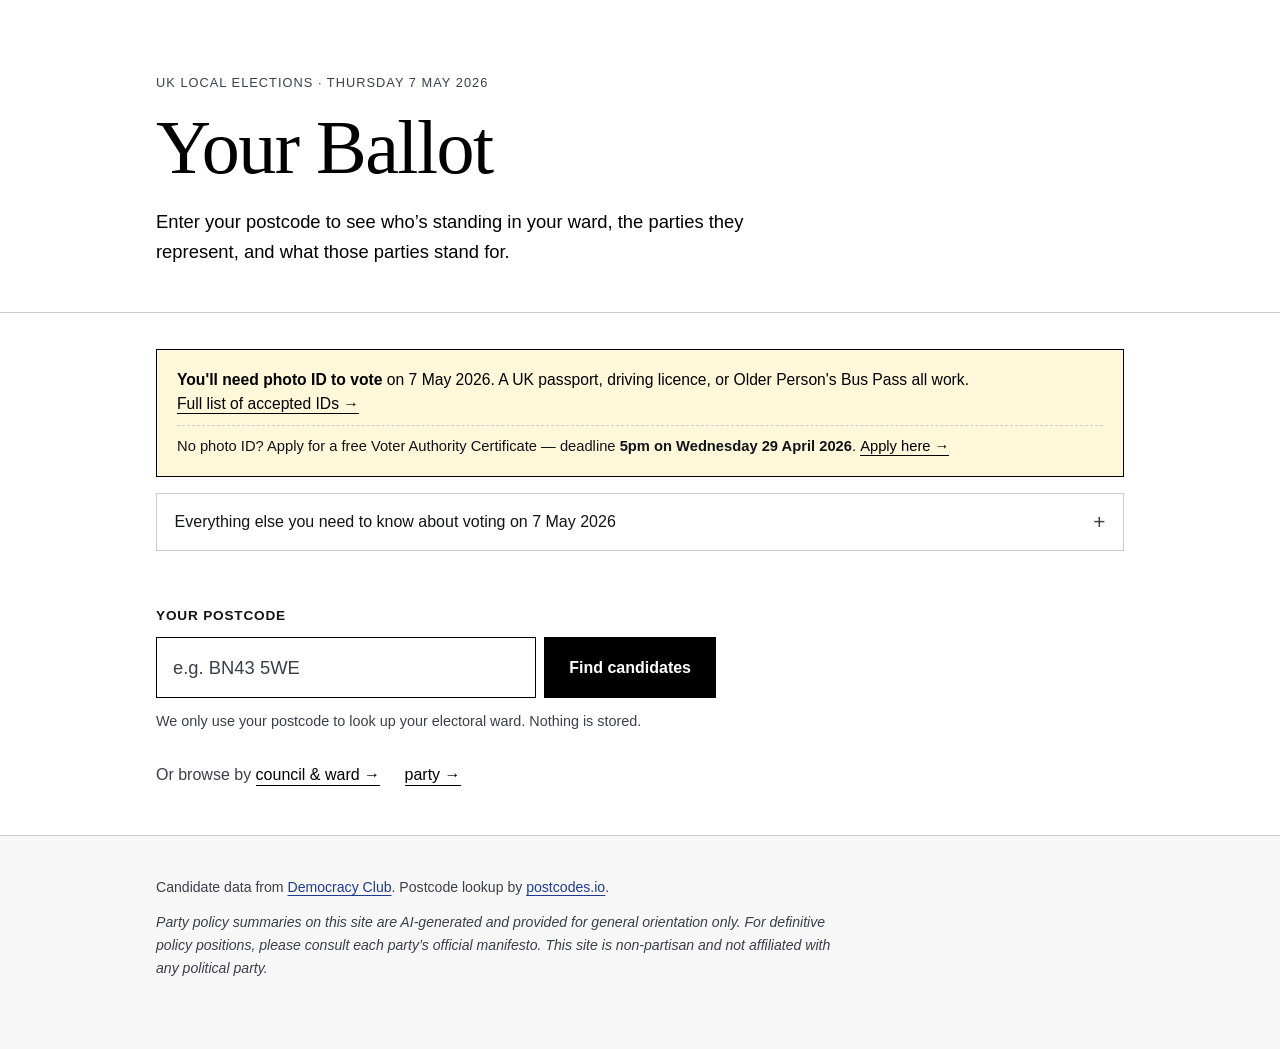
==== commit b0a53c22: "Security hardening: CSP, referrer policy, X-Content-Type-Options, SECURITY.md User asked "make the s" ====
--- a/index.html
+++ b/index.html
@@ -5,6 +5,15 @@
   <meta name="viewport" content="width=device-width, initial-scale=1.0" />
   <meta name="color-scheme" content="light only" />
   <meta name="theme-color" content="#ffffff" />
+
+  <!-- Security: Content Security Policy, referrer hardening. Deliberate
+       trust-boundary: scripts, styles, fonts, images, XHR/fetch are all
+       whitelisted to known civic data sources only (Democracy Club YNR,
+       postcodes.io). See SECURITY.md for rationale and caveats of
+       meta-delivered CSP. -->
+  <meta http-equiv="Content-Security-Policy" content="default-src 'self'; script-src 'self' 'sha256-27lUGhEs+obshPZiTGT3aqrkzlzxQXEiIPs3VfZWTvY=' 'sha256-OsLObyIPJ7+JVXh6M7ayK64Dzvxe0828+A/XZj1Cp4s=' 'sha256-hD/Wktsfec+99YOd64qZM9pO0VhZDZ+yru89PD+6JT8='; style-src 'self' 'unsafe-inline' https://fonts.googleapis.com; font-src 'self' https://fonts.gstatic.com; img-src 'self' data: https:; connect-src 'self' https://api.postcodes.io https://candidates.democracyclub.org.uk; frame-ancestors 'none'; base-uri 'self'; form-action 'self'; object-src 'none'; upgrade-insecure-requests" />
+  <meta name="referrer" content="strict-origin-when-cross-origin" />
+  <meta http-equiv="X-Content-Type-Options" content="nosniff" />
   <title>Your Ballot · UK Local Elections, 7 May 2026</title>
   <meta name="description" content="Enter your postcode to see the candidates standing in your area for the UK local elections on Thursday 7 May 2026. Non-partisan, ad-free, no accounts." />
 
@@ -180,6 +189,69 @@
 
       <div class="results-grid" id="candidates-grid"></div>
 
+      <!-- Priority-matcher: voter ticks the issues that matter to them,
+           and each candidate card reveals their party's position on
+           those issues. Helps voters focus without us ranking for them. -->
+      <section id="priority-tool" class="priority-tool" hidden aria-labelledby="priority-heading">
+        <h3 id="priority-heading" class="priority-heading">Not sure who to vote for?</h3>
+        <p class="priority-intro">
+          Tick the <strong>issues that matter most to you</strong>. We'll show what each
+          candidate's party says about those specific issues, so you can scan the
+          positions that are actually relevant to your vote.
+        </p>
+        <fieldset class="priority-fieldset">
+          <legend class="visually-hidden">Issues I care about</legend>
+          <div class="priority-issues" id="priority-issues">
+            <!-- Populated dynamically from parties.json _meta.issues -->
+          </div>
+        </fieldset>
+        <p class="priority-note" id="priority-note" aria-live="polite"></p>
+      </section>
+
+      <!-- What does your council actually decide? -->
+      <details class="council-powers" id="council-powers" hidden>
+        <summary><span id="council-powers-summary-text">What does this council actually decide?</span></summary>
+        <div class="council-powers-body">
+          <p>
+            UK councils are split across two tiers in many areas. The election
+            you're voting in determines which tier of responsibilities is at
+            stake on 7 May 2026.
+          </p>
+          <dl>
+            <dt>District, borough, or city councils (lower tier) typically run:</dt>
+            <dd>
+              Bin collections and street cleaning · housing and homelessness
+              services · planning decisions for new buildings and extensions ·
+              council tax rates (collecting on behalf of the county/police/fire too) ·
+              leisure centres, parks, and markets · licensing for taxis, pubs,
+              and street trading · housing benefit and council tax support ·
+              running elections themselves.
+            </dd>
+            <dt>County councils (upper tier) typically run:</dt>
+            <dd>
+              Schools and school admissions (except academies) ·
+              adult social care (care homes, home care) ·
+              children's social care (child protection, fostering) ·
+              roads, streetlights, and traffic systems · waste disposal
+              after your district's collection · libraries ·
+              registration of births, deaths, and marriages · trading
+              standards and environmental health · public health.
+            </dd>
+            <dt>Unitary, London borough, and metropolitan councils:</dt>
+            <dd>
+              Combine both tiers in a single council — they run
+              everything above.
+            </dd>
+          </dl>
+          <p class="council-powers-note">
+            Whichever candidate you pick has direct influence only over the
+            services their council is responsible for. If you care about
+            schools or social care, check whether your ward election is for
+            a county or a combined-tier council.
+          </p>
+        </div>
+      </details>
+
       <section class="next-steps" id="next-steps" hidden>
         <a id="polling-station-link" class="next-step-link" href="#" rel="noopener" target="_blank">
           <span class="next-step-label">Find your polling station</span>
@@ -201,18 +273,21 @@
       </section>
     </section>
 
-    <!-- Empty / no-election state -->
+    <!-- Empty / no-election state (also reused for county-only / two-tier
+         fallback — the JS swaps the heading + body text as needed) -->
     <section id="no-election" class="no-election" hidden>
       <h2>No local election found for this postcode</h2>
-      <p>
-        We couldn&rsquo;t find a local election on 7 May 2026 for your area.
-        This may mean your council isn&rsquo;t holding an election this year, or the
-        data hasn&rsquo;t been published yet.
-      </p>
-      <p>
-        Try <a href="https://whocanivotefor.co.uk/" rel="noopener">Who Can I Vote For?</a> for
-        the most up-to-date information.
-      </p>
+      <div id="no-election-body">
+        <p>
+          We couldn&rsquo;t find a local election on 7 May 2026 for your area.
+          This may mean your council isn&rsquo;t holding an election this year, or the
+          data hasn&rsquo;t been published yet.
+        </p>
+        <p>
+          Try <a href="https://whocanivotefor.co.uk/" rel="noopener">Who Can I Vote For?</a> for
+          the most up-to-date information.
+        </p>
+      </div>
     </section>
   </main>
 
--- a/css/styles.css
+++ b/css/styles.css
@@ -232,6 +232,126 @@
   border-bottom: 1px solid var(--line);
   align-items: start;
 }
+
+/* Compare card layout — shown on postcode results with photo + consistent facts */
+.candidate-compare {
+  grid-template-columns: 88px minmax(0, 1fr);
+  gap: 1.25rem;
+}
+.candidate-photo {
+  width: 88px;
+  height: 88px;
+  overflow: hidden;
+  background: var(--paper-alt);
+  border: 1px solid var(--line);
+  border-radius: 2px;
+  display: flex;
+  align-items: center;
+  justify-content: center;
+  flex-shrink: 0;
+}
+.candidate-photo img {
+  width: 100%;
+  height: 100%;
+  object-fit: cover;
+  display: block;
+}
+.candidate-photo.is-placeholder {
+  background:
+    repeating-linear-gradient(
+      135deg,
+      var(--paper-alt) 0px,
+      var(--paper-alt) 6px,
+      var(--line-soft) 6px,
+      var(--line-soft) 7px
+    );
+}
+.candidate-photo .photo-placeholder-mark::before {
+  content: "No photo";
+  font-size: .7rem;
+  color: var(--ink-mute);
+  letter-spacing: .04em;
+  text-transform: uppercase;
+  background: var(--paper);
+  padding: .15rem .35rem;
+  border-radius: 2px;
+}
+
+/* Consistent fact grid so every candidate shows the same slots */
+.candidate-facts {
+  display: grid;
+  grid-template-columns: repeat(auto-fit, minmax(130px, 1fr));
+  gap: .75rem 1.25rem;
+  margin: .85rem 0 0;
+  padding: .6rem 0 0;
+  border-top: 1px solid var(--line-soft);
+}
+.candidate-facts .fact {
+  display: flex;
+  flex-direction: column;
+  gap: .1rem;
+  margin: 0;
+}
+.candidate-facts dt {
+  font-size: .72rem;
+  letter-spacing: .08em;
+  text-transform: uppercase;
+  color: var(--ink-mute);
+  font-weight: 500;
+}
+.candidate-facts dd {
+  margin: 0;
+  font-size: .95rem;
+  color: var(--ink);
+  font-weight: 500;
+}
+.candidate-facts .fact-empty {
+  color: var(--ink-mute);
+  font-weight: 400;
+  font-style: italic;
+}
+
+/* Statement preview snippet */
+.candidate-statement-snippet {
+  margin: .85rem 0 0;
+  padding: .15rem 0 .15rem .85rem;
+  border-left: 2px solid var(--line);
+  color: var(--ink-soft);
+  font-size: .92rem;
+  line-height: 1.55;
+  font-style: italic;
+}
+
+/* Full profile CTA */
+.candidate-profile-link {
+  margin: .75rem 0 0;
+  font-size: .9rem;
+}
+.candidate-profile-link a {
+  color: var(--ink);
+  font-weight: 500;
+  text-decoration: none;
+  border-bottom: 1.5px solid var(--ink);
+  padding-bottom: 1px;
+  transition: color .15s, border-color .15s;
+}
+.candidate-profile-link a:hover {
+  color: var(--accent);
+  border-bottom-color: var(--accent);
+}
+
+@media (max-width: 560px) {
+  .candidate-compare {
+    grid-template-columns: 64px minmax(0, 1fr);
+    gap: .9rem;
+  }
+  .candidate-photo { width: 64px; height: 64px; }
+  .candidate-facts {
+    grid-template-columns: 1fr 1fr;
+    gap: .6rem 1rem;
+  }
+}
+
 .candidate-main { min-width: 0; }
 .candidate-name {
   font-family: var(--serif);
@@ -277,6 +397,206 @@
   color: var(--ink-mute);
   white-space: nowrap;
 }
+
+/* ---------- Full candidate statement (Democracy Club's own words) ---------- */
+.candidate-statement-full {
+  margin: 1rem 0 0;
+  padding: 1rem 1.1rem;
+  background: var(--paper-alt);
+  border-left: 3px solid var(--accent);
+  color: var(--ink);
+  font-size: .98rem;
+  line-height: 1.6;
+}
+.candidate-statement-full p {
+  margin: 0 0 .75rem;
+}
+.candidate-statement-full p:last-of-type { margin-bottom: 0; }
+.candidate-statement-full cite {
+  display: block;
+  margin-top: .75rem;
+  font-size: .82rem;
+  color: var(--ink-mute);
+  font-style: italic;
+}
+
+/* ---------- Priority-matcher tool ---------- */
+.priority-tool {
+  margin: 2.5rem 0 0;
+  padding: 1.75rem 1.5rem;
+  background: var(--paper-alt);
+  border: 1.5px solid var(--ink);
+}
+.priority-heading {
+  font-family: var(--serif);
+  font-weight: 500;
+  font-size: 1.35rem;
+  letter-spacing: -0.01em;
+  margin: 0 0 .5rem;
+}
+.priority-intro {
+  margin: 0 0 1rem;
+  color: var(--ink);
+  font-size: .98rem;
+  line-height: 1.55;
+}
+.priority-fieldset {
+  border: 0;
+  padding: 0;
+  margin: 0;
+}
+.priority-issues {
+  display: flex;
+  flex-wrap: wrap;
+  gap: .55rem;
+}
+.priority-chip {
+  display: inline-flex;
+  align-items: center;
+  gap: .45rem;
+  padding: .45rem .85rem;
+  background: var(--paper);
+  border: 1px solid var(--line);
+  border-radius: 2px;
+  font-size: .92rem;
+  cursor: pointer;
+  transition: border-color .15s ease, background .15s ease;
+  user-select: none;
+}
+.priority-chip:hover { border-color: var(--ink); }
+.priority-chip input[type="checkbox"] {
+  margin: 0;
+  accent-color: var(--ink);
+  cursor: pointer;
+}
+.priority-chip:has(input:checked) {
+  background: var(--ink);
+  color: var(--paper);
+  border-color: var(--ink);
+}
+.priority-note {
+  margin: 1rem 0 0;
+  font-size: .88rem;
+  color: var(--ink-mute);
+}
+
+/* Candidate-position inline block (shows when priority issues selected) */
+.candidate-positions {
+  margin: .95rem 0 0;
+  padding: .85rem 1rem;
+  background: var(--paper);
+  border: 1px solid var(--line);
+  border-radius: 2px;
+}
+.candidate-positions-intro {
+  margin: 0 0 .6rem;
+  font-size: .88rem;
+  color: var(--ink-soft);
+}
+.candidate-positions-disclaimer {
+  display: block;
+  font-size: .78rem;
+  color: var(--ink-mute);
+  font-style: italic;
+  margin-top: .15rem;
+}
+.candidate-positions-list {
+  margin: 0;
+  display: grid;
+  gap: .55rem;
+}
+.candidate-position-item {
+  display: grid;
+  grid-template-columns: 9rem minmax(0, 1fr);
+  gap: .75rem;
+  align-items: baseline;
+}
+.candidate-position-item dt {
+  font-size: .75rem;
+  letter-spacing: .06em;
+  text-transform: uppercase;
+  color: var(--ink-mute);
+  font-weight: 600;
+}
+.candidate-position-item dd {
+  margin: 0;
+  font-size: .92rem;
+  color: var(--ink);
+  line-height: 1.5;
+}
+.candidate-position-item.is-empty dd { color: var(--ink-mute); font-style: italic; }
+@media (max-width: 560px) {
+  .candidate-position-item {
+    grid-template-columns: 1fr;
+    gap: .15rem;
+  }
+}
+
+/* ---------- Council powers details ---------- */
+.council-powers {
+  margin: 2rem 0 0;
+  border: 1px solid var(--line);
+  background: var(--paper);
+}
+.council-powers > summary {
+  padding: .95rem 1.1rem;
+  font-weight: 500;
+  font-size: 1rem;
+  color: var(--ink-soft);
+  cursor: pointer;
+  list-style: none;
+  position: relative;
+  padding-right: 2.2rem;
+  transition: background .15s ease;
+}
+.council-powers > summary::-webkit-details-marker { display: none; }
+.council-powers > summary::after {
+  content: "+";
+  position: absolute;
+  right: 1.1rem;
+  top: 50%;
+  transform: translateY(-50%);
+  font-size: 1.3rem;
+  color: var(--ink-mute);
+  line-height: 1;
+  font-weight: 400;
+}
+.council-powers[open] > summary::after { content: "−"; }
+.council-powers > summary:hover { background: var(--paper-alt); }
+.council-powers > summary:focus-visible {
+  outline: 3px solid var(--accent);
+  outline-offset: -3px;
+}
+.council-powers-body {
+  padding: .25rem 1.1rem 1.25rem;
+  border-top: 1px solid var(--line-soft);
+}
+.council-powers-body p { margin: .85rem 0; font-size: .95rem; line-height: 1.55; }
+.council-powers-body dl { margin: 0; }
+.council-powers-body dt {
+  font-weight: 600;
+  font-size: .95rem;
+  color: var(--ink);
+  margin-top: 1rem;
+}
+.council-powers-body dd {
+  margin: .3rem 0 0;
+  color: var(--ink-soft);
+  font-size: .92rem;
+  line-height: 1.6;
+}
+.council-powers-note {
+  margin-top: 1rem;
+  padding: .7rem .85rem;
+  background: var(--paper-alt);
+  border-left: 3px solid var(--line);
+  font-size: .88rem !important;
+  color: var(--ink-mute);
+  font-style: italic;
+}
+
+/* Drop the old snippet style (superseded by .candidate-statement-full) */
+.candidate-statement-snippet { display: none; }
 
 /* ---------- Next steps (polling station + share) ---------- */
 .next-steps {
@@ -581,6 +901,265 @@
 .back-link:focus-visible {
   outline: 3px solid var(--accent);
   outline-offset: 3px;
+}
+
+/* ---------- Candidate page (candidate.html) ---------- */
+.candidate-page {
+  padding: 2rem 0 5rem;
+}
+.candidate-top {
+  display: grid;
+  grid-template-columns: minmax(0, 1fr) auto;
+  gap: 1.5rem;
+  padding-bottom: 2rem;
+  border-bottom: 1px solid var(--line);
+}
+.candidate-top-meta p {
+  margin: 0 0 .35rem;
+  font-size: 1.05rem;
+}
+.candidate-top-meta .candidate-party {
+  display: inline-flex;
+  align-items: center;
+  gap: .5rem;
+  font-weight: 500;
+}
+.candidate-top-meta .candidate-ward {
+  color: var(--ink-soft);
+}
+.candidate-top-meta .candidate-seat {
+  color: var(--ink-mute);
+  font-size: .95rem;
+  margin-top: .25rem;
+}
+.candidate-top-photo img {
+  width: 140px;
+  height: 140px;
+  object-fit: cover;
+  border: 1px solid var(--line);
+  border-radius: 2px;
+}
+@media (max-width: 560px) {
+  .candidate-top { grid-template-columns: 1fr; }
+  .candidate-top-photo img { width: 100%; height: auto; max-height: 280px; }
+}
+
+.candidate-section {
+  padding: 2.25rem 0 0;
+}
+.candidate-section h2 {
+  font-family: var(--serif);
+  font-weight: 500;
+  font-size: 1.4rem;
+  letter-spacing: -0.01em;
+  margin: 0 0 1rem;
+}
+
+/* Links list */
+.candidate-links-list {
+  list-style: none;
+  padding: 0;
+  margin: 0;
+  display: grid;
+  grid-template-columns: repeat(auto-fit, minmax(180px, 1fr));
+  gap: .4rem 1rem;
+}
+.candidate-links-list a {
+  color: var(--ink);
+  text-decoration: none;
+  border-bottom: 1px solid var(--line);
+  padding-bottom: 1px;
+  transition: color .15s, border-color .15s;
+}
+.candidate-links-list a:hover {
+  color: var(--accent);
+  border-bottom-color: var(--accent);
+}
+.candidate-links-empty {
+  margin: 0;
+  color: var(--ink-mute);
+  font-size: .95rem;
+}
+
+/* Personal statement */
+.candidate-statement {
+  font-size: 1.05rem;
+  line-height: 1.7;
+  border-left: 3px solid var(--accent);
+  padding: .2rem 0 .2rem 1.1rem;
+  color: var(--ink);
+  white-space: pre-wrap;
+}
+.candidate-statement-source {
+  margin: .65rem 0 0;
+  font-size: .85rem;
+  color: var(--ink-mute);
+  font-style: italic;
+}
+
+/* History list */
+.candidate-history {
+  list-style: none;
+  padding: 0;
+  margin: 0;
+}
+.candidate-history li {
+  display: grid;
+  grid-template-columns: 4rem minmax(0, 2fr) minmax(0, 1.5fr) auto;
+  gap: 1rem;
+  align-items: baseline;
+  padding: .65rem 0;
+  border-bottom: 1px dotted var(--line);
+  font-size: .95rem;
+}
+.candidate-history li:last-child { border-bottom: 0; }
+.history-year { font-weight: 600; color: var(--ink); }
+.history-post { color: var(--ink); }
+.history-party { color: var(--ink-soft); }
+.history-result {
+  justify-self: end;
+  font-size: .85rem;
+  padding: .15rem .55rem;
+  border: 1px solid var(--line);
+  border-radius: 999px;
+  background: var(--paper-alt);
+  color: var(--ink-soft);
+  white-space: nowrap;
+}
+.history-result--won {
+  background: #e8f5e8;
+  border-color: #1d7f1d;
+  color: #1d7f1d;
+}
+.history-result--lost {
+  background: var(--paper-alt);
+  border-color: var(--line);
+  color: var(--ink-mute);
+}
+.candidate-history-empty {
+  margin: 0;
+  color: var(--ink-mute);
+  font-size: .95rem;
+}
+
+@media (max-width: 560px) {
+  .candidate-history li {
+    grid-template-columns: 3rem minmax(0, 1fr);
+    gap: .25rem 1rem;
+  }
+  .history-party { grid-column: 2; color: var(--ink-mute); font-size: .88rem; }
+  .history-result { grid-column: 2; justify-self: start; margin-top: .2rem; }
+}
+
+/* Other candidates in same ward */
+.ward-others {
+  list-style: none;
+  padding: 0;
+  margin: 0;
+  display: grid;
+  gap: 0;
+  border-top: 1px solid var(--line);
+}
+.ward-other-link {
+  display: grid;
+  grid-template-columns: minmax(0, 1.2fr) minmax(0, 1fr);
+  gap: 1rem;
+  align-items: baseline;
+  padding: .85rem 0;
+  border-bottom: 1px solid var(--line);
+  color: var(--ink);
+  text-decoration: none;
+  transition: background .1s;
+}
+.ward-other-link:hover { background: var(--paper-alt); }
+.ward-other-name { font-family: var(--serif); font-size: 1.1rem; font-weight: 500; }
+.ward-other-party {
+  display: inline-flex;
+  align-items: center;
+  gap: .45rem;
+  color: var(--ink-soft);
+  font-size: .95rem;
+}
+
+/* Make candidate names visibly clickable — a subtle but visible
+   underline so users know the name links to the candidate's profile */
+.candidate-name a,
+.candidate-item-name a {
+  color: inherit;
+  text-decoration: none;
+  border-bottom: 1px solid var(--line);
+  transition: border-color .15s, color .15s;
+}
+.candidate-name a:hover,
+.candidate-item-name a:hover {
+  color: var(--accent);
+  border-bottom-color: var(--accent);
+}
+
+/* ---------- Party positions block ---------- */
+.party-positions {
+  margin: 1.25rem 0 0;
+  padding: 1.1rem 0 0;
+  border-top: 1px solid var(--line);
+}
+.party-positions-heading {
+  font-family: var(--sans);
+  font-weight: 600;
+  font-size: .78rem;
+  letter-spacing: .08em;
+  text-transform: uppercase;
+  color: var(--ink-mute);
+  margin: 0 0 .85rem;
+}
+.party-positions-list {
+  margin: 0;
+  padding: 0;
+  display: grid;
+  gap: 0;
+}
+.party-position {
+  display: grid;
+  grid-template-columns: 11rem minmax(0, 1fr);
+  gap: 1.25rem;
+  align-items: baseline;
+  padding: .7rem 0;
+  border-bottom: 1px dotted var(--line);
+}
+.party-position:last-child { border-bottom: 0; }
+.party-position dt {
+  font-weight: 600;
+  font-size: .92rem;
+  color: var(--ink);
+  margin: 0;
+}
+.party-position dd {
+  margin: 0;
+  color: var(--ink-soft);
+  font-size: .95rem;
+  line-height: 1.55;
+}
+.party-positions-disclaimer {
+  margin: 1rem 0 0;
+  font-size: .82rem;
+  color: var(--ink-mute);
+  line-height: 1.5;
+  font-style: italic;
+  padding: .65rem .85rem;
+  background: var(--paper-alt);
+  border-left: 3px solid var(--line);
+}
+@media (max-width: 560px) {
+  .party-position {
+    grid-template-columns: 1fr;
+    gap: .2rem;
+    padding: .75rem 0;
+  }
+  .party-position dt {
+    font-size: .75rem;
+    letter-spacing: .06em;
+    text-transform: uppercase;
+    color: var(--ink-mute);
+  }
 }
 
 /* ---------- Party row tweaks on parties.html ---------- */
